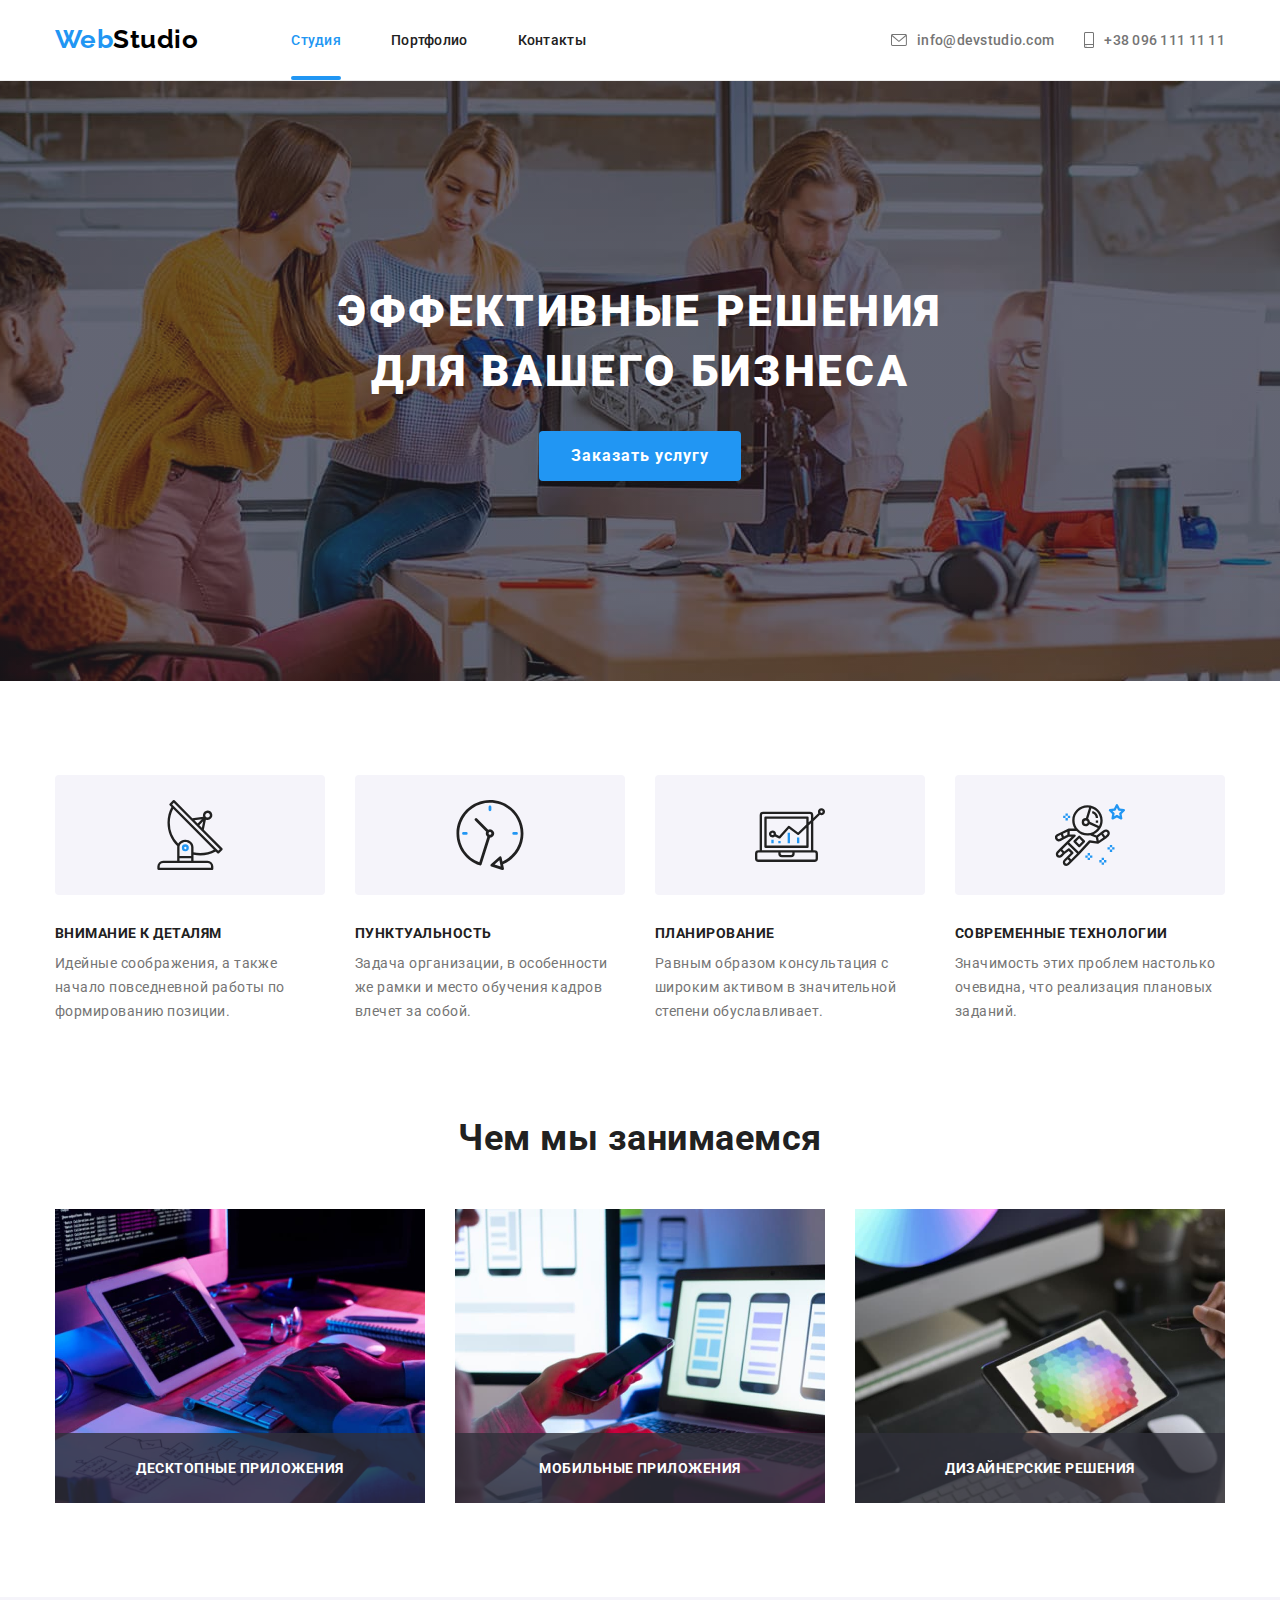
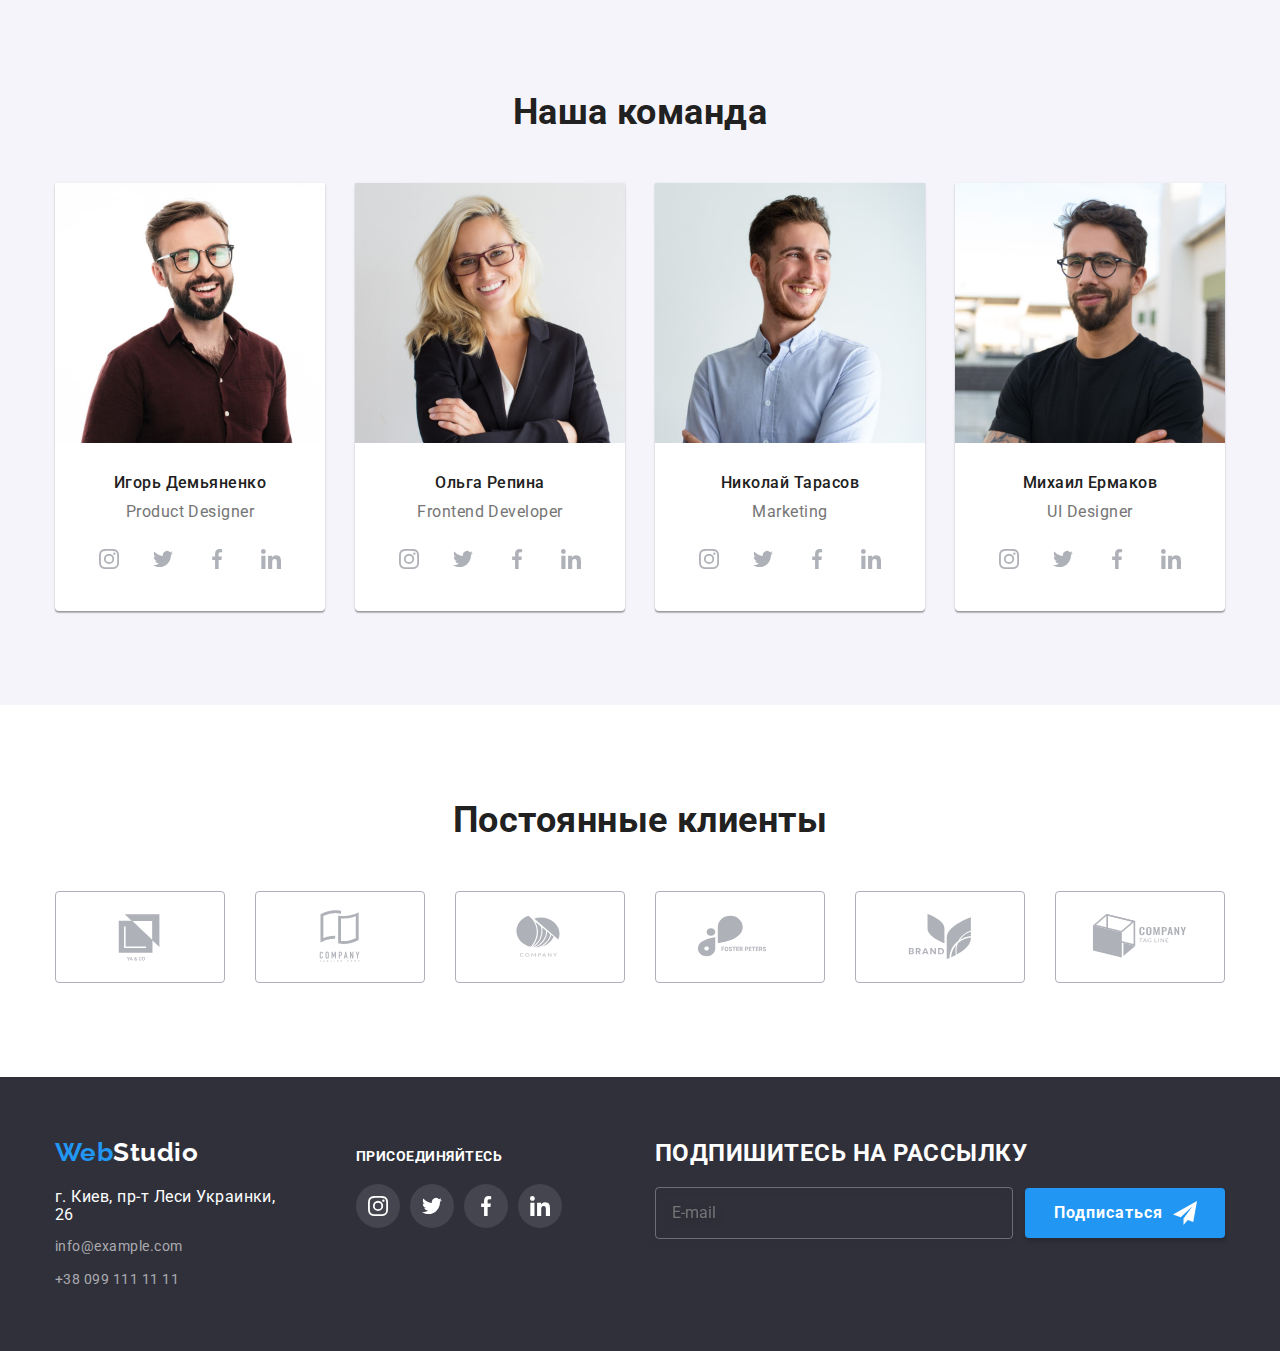
==== index.html @ 3ef7ce76 "HW6" ====
<!DOCTYPE html>
<html lang="ru">
  <head>
    <meta charset="UTF-8" />
    <meta http-equiv="X-UA-Compatible" content="IE=edge" />
    <meta name="viewport" content="width=device-width, initial-scale=1.0" />
    <title>Студия</title>
    <link rel="preconnect" href="https://fonts.googleapis.com" />
    <link rel="preconnect" href="https://fonts.gstatic.com" crossorigin />
    <link
      href="https://fonts.googleapis.com/css2?family=Raleway:wght@700&family=Roboto:wght@400;500;700;900&display=swap"
      rel="stylesheet"
    />
    <link
      rel="stylesheet"
      href="https://cdnjs.cloudflare.com/ajax/libs/modern-normalize/1.1.0/modern-normalize.min.css"
    />
    <link rel="stylesheet" href="./css/styles.css" />
  </head>

  <body class="webstudio" data-page>
    <header class="header" data-header>
      <div class="container header-contacts-main">
        <a class="header-webstudio-link" href="./index.html"
          ><span class="header-web">Web</span><span class="header-studio">Studio</span></a
        >
        <nav class="header-contacts-nav">
          <ul class="header-contacts-list">
            <li class="contacts-list-item">
              <a class="header-contacts-one active" href="./index.html">Студия</a>
            </li>
            <li class="contacts-list-item">
              <a class="header-contacts-two" href="./portfolio.html">Портфолио</a>
            </li>
            <li class="contacts-list-item">
              <a class="header-contacts-three" href="">Контакты</a>
            </li>
          </ul>
        </nav>
        <ul class="header-cont-list">
          <li class="cont-list-item">
            <a class="header-link header-link-email" href="mailto:info@devstudio.com"
              ><svg class="header-link-icon" width="16" height="12">
                <use href="./images/icons.svg#icon-envelope"></use>
              </svg>
              info@devstudio.com</a
            >
          </li>
          <li class="cont-list-item">
            <a class="header-link header-link-tel" href="tel:+380961111111"
              ><svg class="header-link-icon" width="10" height="16">
                <use href="./images/icons.svg#icon-smartphone"></use></svg
              >+38 096 111 11 11</a
            >
          </li>
        </ul>
      </div>
    </header>
    <main>
      <div>
        <section class="section title-main overlay">
          <div class="container">
            <h1 class="title">
              Эффективные решения <br />
              для вашего бизнеса
            </h1>
            <button type="button" class="button-service" data-modal-open>Заказать услугу</button>
          </div>
        </section>
      </div>
      <section class="section">
        <div class="container">
          <h2 class="visually-hidden">Особенности</h2>
          <ul class="peculiarities-list">
            <li class="peculiarity peculiarity-one-main">
              <div class="peculiarity-icon-main">
                <svg class="peculiarity-icon" width="70" height="70">
                  <use href="./images/icons.svg#icon-antenna"></use>
                </svg>
              </div>
              <h3 class="peculiarity-one-title">Внимание к деталям</h3>
              <p class="peculiarity-one">
                Идейные соображения, а также начало повседневной работы по формированию позиции.
              </p>
            </li>
            <li class="peculiarity peculiarity-two-main">
              <div class="peculiarity-icon-main">
                <svg class="peculiarity-icon" width="70" height="70">
                  <use href="./images/icons.svg#icon-clock"></use>
                </svg>
              </div>
              <h3 class="peculiarity-two-title">Пунктуальность</h3>
              <p class="peculiarity-two">
                Задача организации, в особенности же рамки и место обучения кадров влечет за собой.
              </p>
            </li>
            <li class="peculiarity peculiarity-three-main">
              <div class="peculiarity-icon-main">
                <svg class="peculiarity-icon" width="70" height="70">
                  <use href="./images/icons.svg#icon-diagram"></use>
                </svg>
              </div>
              <h3 class="peculiarity-three-title">Планирование</h3>
              <p class="peculiarity-three">
                Равным образом консультация с широким активом в значительной степени обуславливает.
              </p>
            </li>
            <li class="peculiarity peculiarity-four-main">
              <div class="peculiarity-icon-main">
                <svg class="peculiarity-icon" width="70" height="70">
                  <use href="./images/icons.svg#icon-astronaut"></use>
                </svg>
              </div>
              <h3 class="peculiarity-four-title">Современные технологии</h3>
              <p class="peculiarity-four">
                Значимость этих проблем настолько очевидна, что реализация плановых заданий.
              </p>
            </li>
          </ul>
        </div>
      </section>
      <section class="section we-doing-main">
        <div class="container">
          <h2 class="we-doing-title">Чем мы занимаемся</h2>
          <ul class="we-doing-list">
            <li class="we-doing-item">
              <img
                class="we-doing-one"
                src="./images/box_1.jpg"
                alt="десктопные приложения"
                width="370"
              />
              <h3 class="we-doing-text">Десктопные приложения</h3>
            </li>
            <li class="we-doing-item">
              <img
                class="we-doing-two"
                src="./images/box_2.jpg"
                alt="мобильные приложения"
                width="370"
              />
              <h3 class="we-doing-text">Мобильные приложения</h3>
            </li>
            <li class="we-doing-item">
              <img
                class="we-doing-three"
                src="./images/box_3.jpg"
                alt="дизайнерские решения"
                width="370"
              />
              <h3 class="we-doing-text">Дизайнерские решения</h3>
            </li>
          </ul>
        </div>
      </section>
      <section class="section team-main">
        <div class="container">
          <h2 class="team-title">Наша команда</h2>
          <ul class="team-members-main">
            <li class="team-member-card team-member-card-one">
              <img
                class="team-member-photo"
                src="./images/team_card_1.jpg"
                alt="Игорь Демьяненко"
                width="270"
              />
              <div class="team-member">
                <h3 class="team-member-name">Игорь Демьяненко</h3>
                <p class="team-member-prof">Product Designer</p>
              </div>
              <ul class="team-social-list">
                <li class="team-social-item">
                  <a class="team-social-link" href="" target="_blank" rel="noopener noreferrer">
                    <svg class="team-social-icon" width="20" height="20">
                      <use href="./images/icons.svg#icon-instagram"></use>
                    </svg>
                  </a>
                </li>
                <li class="team-social-item">
                  <a class="team-social-link" href="" target="_blank" rel="noopener noreferrer">
                    <svg class="team-social-icon" width="20" height="20">
                      <use href="./images/icons.svg#icon-twitter"></use>
                    </svg>
                  </a>
                </li>
                <li class="team-social-item">
                  <a class="team-social-link" href="" target="_blank" rel="noopener noreferrer">
                    <svg class="team-social-icon" width="20" height="20">
                      <use href="./images/icons.svg#icon-facebook"></use>
                    </svg>
                  </a>
                </li>
                <li class="team-social-item">
                  <a class="team-social-link" href="" target="_blank" rel="noopener noreferrer">
                    <svg class="team-social-icon" width="20" height="20">
                      <use href="./images/icons.svg#icon-linkedin"></use>
                    </svg>
                  </a>
                </li>
              </ul>
            </li>
            <li class="team-member-card team-member-card-two">
              <img
                class="team-member-photo"
                src="./images/team_card_2.jpg"
                alt="Ольга Репина"
                width="270"
              />
              <div class="team-member">
                <h3 class="team-member-name">Ольга Репина</h3>
                <p class="team-member-prof">Frontend Developer</p>
              </div>
              <ul class="team-social-list">
                <li class="team-social-item">
                  <a class="team-social-link" href="" target="_blank" rel="noopener noreferrer">
                    <svg class="team-social-icon" width="20" height="20">
                      <use href="./images/icons.svg#icon-instagram"></use>
                    </svg>
                  </a>
                </li>
                <li class="team-social-item">
                  <a class="team-social-link" href="" target="_blank" rel="noopener noreferrer">
                    <svg class="team-social-icon" width="20" height="20">
                      <use href="./images/icons.svg#icon-twitter"></use>
                    </svg>
                  </a>
                </li>
                <li class="team-social-item">
                  <a class="team-social-link" href="" target="_blank" rel="noopener noreferrer">
                    <svg class="team-social-icon" width="20" height="20">
                      <use href="./images/icons.svg#icon-facebook"></use>
                    </svg>
                  </a>
                </li>
                <li class="team-social-item">
                  <a class="team-social-link" href="" target="_blank" rel="noopener noreferrer">
                    <svg class="team-social-icon" width="20" height="20">
                      <use href="./images/icons.svg#icon-linkedin"></use>
                    </svg>
                  </a>
                </li>
              </ul>
            </li>
            <li class="team-member-card team-member-card-three">
              <img
                class="team-member-photo"
                src="./images/team_card_3.jpg"
                alt="Николай Тарасов"
                width="270"
              />
              <div class="team-member">
                <h3 class="team-member-name">Николай Тарасов</h3>
                <p class="team-member-prof">Marketing</p>
              </div>
              <ul class="team-social-list">
                <li class="team-social-item">
                  <a class="team-social-link" href="" target="_blank" rel="noopener noreferrer">
                    <svg class="team-social-icon" width="20" height="20">
                      <use href="./images/icons.svg#icon-instagram"></use>
                    </svg>
                  </a>
                </li>
                <li class="team-social-item">
                  <a class="team-social-link" href="" target="_blank" rel="noopener noreferrer">
                    <svg class="team-social-icon" width="20" height="20">
                      <use href="./images/icons.svg#icon-twitter"></use>
                    </svg>
                  </a>
                </li>
                <li class="team-social-item">
                  <a class="team-social-link" href="" target="_blank" rel="noopener noreferrer">
                    <svg class="team-social-icon" width="20" height="20">
                      <use href="./images/icons.svg#icon-facebook"></use>
                    </svg>
                  </a>
                </li>
                <li class="team-social-item">
                  <a class="team-social-link" href="" target="_blank" rel="noopener noreferrer">
                    <svg class="team-social-icon" width="20" height="20">
                      <use href="./images/icons.svg#icon-linkedin"></use>
                    </svg>
                  </a>
                </li>
              </ul>
            </li>
            <li class="team-member-card team-member-card-four">
              <img
                class="team-member-photo"
                src="./images/team_card_4.jpg"
                alt="Михаил Ермаков"
                width="270"
              />
              <div class="team-member">
                <h3 class="team-member-name">Михаил Ермаков</h3>
                <p class="team-member-prof">UI Designer</p>
              </div>
              <ul class="team-social-list">
                <li class="team-social-item">
                  <a class="team-social-link" href="" target="_blank" rel="noopener noreferrer">
                    <svg class="team-social-icon" width="20" height="20">
                      <use href="./images/icons.svg#icon-instagram"></use>
                    </svg>
                  </a>
                </li>
                <li class="team-social-item">
                  <a class="team-social-link" href="" target="_blank" rel="noopener noreferrer">
                    <svg class="team-social-icon" width="20" height="20">
                      <use href="./images/icons.svg#icon-twitter"></use>
                    </svg>
                  </a>
                </li>
                <li class="team-social-item">
                  <a class="team-social-link" href="" target="_blank" rel="noopener noreferrer">
                    <svg class="team-social-icon" width="20" height="20">
                      <use href="./images/icons.svg#icon-facebook"></use>
                    </svg>
                  </a>
                </li>
                <li class="team-social-item">
                  <a class="team-social-link" href="" target="_blank" rel="noopener noreferrer">
                    <svg class="team-social-icon" width="20" height="20">
                      <use href="./images/icons.svg#icon-linkedin"></use>
                    </svg>
                  </a>
                </li>
              </ul>
            </li>
          </ul>
        </div>
      </section>
      <section class="section clients-main">
        <div class="container">
          <h2 class="clients-title">Постоянные клиенты</h2>
          <ul class="clients-list">
            <li class="clients-item">
              <a class="clients-link" href="" target="_blank" rel="noopener noreferrer">
                <svg class="clients-icon" width="106" height="60">
                  <use href="./images/icons.svg#icon-logo-1"></use>
                </svg>
              </a>
            </li>
            <li class="clients-item">
              <a class="clients-link" href="" target="_blank" rel="noopener noreferrer">
                <svg class="clients-icon" width="106" height="60">
                  <use href="./images/icons.svg#icon-logo-2"></use>
                </svg>
              </a>
            </li>
            <li class="clients-item">
              <a class="clients-link" href="" target="_blank" rel="noopener noreferrer">
                <svg class="clients-icon" width="106" height="60">
                  <use href="./images/icons.svg#icon-logo-3"></use>
                </svg>
              </a>
            </li>
            <li class="clients-item">
              <a class="clients-link" href="" target="_blank" rel="noopener noreferrer">
                <svg class="clients-icon" width="106" height="60">
                  <use href="./images/icons.svg#icon-logo-4"></use>
                </svg>
              </a>
            </li>
            <li class="clients-item">
              <a class="clients-link" href="" target="_blank" rel="noopener noreferrer">
                <svg class="clients-icon" width="106" height="60">
                  <use href="./images/icons.svg#icon-logo-5"></use>
                </svg>
              </a>
            </li>
            <li class="clients-item">
              <a class="clients-link" href="" target="_blank" rel="noopener noreferrer">
                <svg class="clients-icon" width="106" height="60">
                  <use href="./images/icons.svg#icon-logo-6"></use>
                </svg>
              </a>
            </li>
          </ul>
        </div>
      </section>
    </main>
    <footer class="footer">
      <div class="container footer-contacts">
        <div>
          <a class="footer-webstudio-link" href="./index.html"
            ><span class="footer-web">Web</span><span class="footer-studio">Studio</span></a
          >
          <address class="footer-address-main">
            <p class="footer-address">г. Киев, пр-т Леси Украинки, 26</p>
            <a class="footer-link-email" href="mailto:info@example.com">info@example.com</a>
            <a class="footer-link-tel" href="tel:+380991111111">+38 099 111 11 11</a>
          </address>
        </div>
        <div class="subscribe">
          <b class="social-title">присоединяйтесь</b>
          <ul class="social-list">
            <li class="social-item">
              <a class="social-link" href="" target="_blank" rel="noopener noreferrer">
                <svg class="social-icon" width="20" height="20">
                  <use href="./images/icons.svg#icon-instagram"></use>
                </svg>
              </a>
            </li>
            <li class="social-item">
              <a class="social-link" href="" target="_blank" rel="noopener noreferrer">
                <svg class="social-icon" width="20" height="20">
                  <use href="./images/icons.svg#icon-twitter"></use>
                </svg>
              </a>
            </li>
            <li class="social-item">
              <a class="social-link" href="" target="_blank" rel="noopener noreferrer">
                <svg class="social-icon" width="20" height="20">
                  <use href="./images/icons.svg#icon-facebook"></use>
                </svg>
              </a>
            </li>
            <li class="social-item">
              <a class="social-link" href="" target="_blank" rel="noopener noreferrer">
                <svg class="social-icon" width="20" height="20">
                  <use href="./images/icons.svg#icon-linkedin"></use>
                </svg>
              </a>
            </li>
          </ul>
        </div>
        <div class="subscription">
          <h2 class="join-title">Подпишитесь на рассылку</h2>
          <form class="join-form">
            <div class="join-main">
              <label class="visually-hidden" for="email">Почта</label>
              <input
                class="email-input"
                type="email"
                name="email"
                id="email"
                placeholder="E-mail"
              />
              <button class="join-button" type="submit">
                Подписаться
                <svg class="icon-send" width="24" height="24">
                  <use href="./images/icons.svg#icon-send"></use>
                </svg>
              </button>
            </div>
          </form>
        </div>
      </div>
    </footer>
    <div class="backdrop is-hidden" data-modal>
      <div class="modal">
        <button class="btn-close" data-modal-close type="button">
          <svg class="icon-close" width="18" height="18">
            <use href="./images/icons.svg#icon-close"></use>
          </svg>
        </button>
        <form name="modal-form">
          <h2 class="form-title">Оставьте свои данные, мы вам перезвоним</h2>
          <div class="modal-group">
            <label class="label" for="name"><span class="label-title">Имя</span></label>
            <div class="input-field">
              <input class="input" type="text" name="name" id="name" />
              <svg class="icon-input" width="18" height="18">
                <use href="./images/icons.svg#icon-person"></use>
              </svg>
            </div>
            <label class="label" for="tel"><span class="label-title">Телефон</span></label>
            <div class="input-field">
              <input class="input" type="tel" name="tel" id="tel" />
              <svg class="icon-input" width="18" height="18">
                <use href="./images/icons.svg#icon-phone"></use>
              </svg>
            </div>
            <label class="label" for="e-mail"><span class="label-title">Почта</span></label>
            <div class="input-field">
              <input class="input" type="email" name="e-mail" id="e-mail" />
              <svg class="icon-input" width="18" height="18">
                <use href="./images/icons.svg#icon-email"></use>
              </svg>
            </div>
            <label class="label" for="comments"><span class="label-title">Комментарий</span></label>
            <textarea
              class="input-comments"
              name="comments"
              id="comments"
              placeholder="Введите текст"
            ></textarea>
          </div>
          <div class="policy-main">
            <label class="policy-label">
              <input class="checkbox" type="checkbox" name="agreement" id="policy" />
              <span class="custom-checkbox"></span>
              <span class="checkbox-text"
                >Соглашаюсь с рассылкой и принимаю
                <a class="policy-link" href="" target="_blank" rel="noopener noreferrer">
                  Условия договора</a
                ></span
              >
            </label>
          </div>
          <button class="send-button" type="submit">Отправить</button>
        </form>
      </div>
    </div>
    <script src="./js/modal.js"></script>
  </body>
</html>
---- css/styles.css ----
:root {
  --primary-text-color: #757575;
  --title-text-color: #000000;
  --accent-color: #2196f3;
  --contacts-color: #212121;
  --footer-link-color: rgba(255, 255, 255, 0.6);
  --footer-join: rgba(255, 255, 255, 0.3);
  --footer-social: rgba(255, 255, 255, 0.1);

  --primary-bg-color: #ffffff;
  --additional-bg-color: #2f303a;
  --btn-bg-color: #188ce8;
  --bg-color: #f5f4fa;
  --bg-over: rgba(47, 48, 58, 0.4);
  --bg-title-main: #c4c4c4;
  --we-doing-overlay: rgba(47, 48, 58, 0.8);

  --border-color: #ececec;
  --border-clients: #afb1b8;
  --border-project: #eeeeee;

  --modal-overlay: rgba(0, 0, 0, 0.2);
  --btn-close-border: rgba(0, 0, 0, 0.1);
  --project-overlay: rgba(33, 150, 243, 0.9);

  --indent-one: 8px;
  --indent-two: 10px;
  --indent-three: 30px;
  --indent-four: 50px;

  --items-one: 3;
  --items-two: 4;
  --items-three: 6;

  --timing-function: 250ms cubic-bezier(0.4, 0, 0.2, 1);
}

body {
  font-family: 'Roboto', sans-serif;
  color: var(--primary-text-color);
  background-color: var(--primary-bg-color);
  letter-spacing: 0.03em;
}

h1,
h2,
h3,
h4,
h5,
h6,
p,
ul {
  margin: 0;
  padding: 0;
}

.no-scroll {
  overflow: hidden;
}

.header {
  border-bottom: 1px solid var(--border-color);
}

.container {
  width: 1200px;
  padding-left: 15px;
  padding-right: 15px;

  margin-left: auto;
  margin-right: auto;
}

.section {
  padding-top: 94px;
  padding-bottom: 94px;
}

.header-contacts-main {
  display: flex;
  align-items: center;
}

.header-web {
  color: var(--accent-color);
}

.header-studio {
  color: var(--title-text-color);
}

.header-contacts-nav,
.header-cont-list {
  display: flex;
  align-items: center;
}

.header-contacts-list,
.header-cont-list {
  list-style: none;
  display: flex;
  flex-wrap: wrap;
}

.header-contacts-list {
  gap: var(--indent-four);
}

.header-cont-list {
  margin-left: auto;

  gap: var(--indent-three);
}

.header-webstudio-link {
  display: block;
  margin-right: 93px;
  padding-top: 24px;
  padding-bottom: 25px;

  text-decoration: none;
  font-family: 'Raleway';
  font-weight: 700;
  font-size: 26px;
  line-height: calc(31 / 26);
}

.header-contacts-one,
.header-contacts-two,
.header-contacts-three {
  display: block;
  padding-top: 32px;
  padding-bottom: 32px;

  text-decoration: none;
  color: var(--contacts-color);
  transition: color var(--timing-function);
}

.header-contacts-one:hover,
.header-contacts-two:hover,
.header-contacts-three:hover,
.header-contacts-one:focus,
.header-contacts-two:focus,
.header-contacts-three:focus {
  color: var(--accent-color);
}

.active {
  position: relative;

  color: none;
  color: var(--accent-color);
}

.active::after {
  position: absolute;
  left: 0;
  bottom: 0;

  content: '';
  display: block;
  width: 100%;
  height: 4px;
  border-radius: 2px;
  background-color: var(--accent-color);
}

.header-contacts-one,
.header-contacts-two,
.header-contacts-three {
  font-weight: 500;
  font-size: 14px;
  line-height: calc(16 / 14);
  letter-spacing: 0.02em;
}

.header-link {
  text-decoration: none;
  color: var(--primary-text-color);
  transition: color var(--timing-function);
}

.header-link:hover,
.header-link:focus {
  color: var(--accent-color);
}

.header-link-email,
.header-link-tel {
  display: inline-flex;
  align-items: center;

  padding-top: 32px;
  padding-bottom: 32px;

  text-decoration: none;
  font-weight: 500;
  font-size: 14px;
  line-height: calc(16 / 14);
  letter-spacing: 0.02em;
}

.header-link-icon {
  fill: currentColor;
  margin-right: 10px;
}

.title-main {
  padding-top: 200px;
  padding-bottom: 200px;

  background: var(--bg-title-main);

  text-align: center;
}

.overlay {
  max-width: 1600px;
  height: 600px;
  margin-left: auto;
  margin-right: auto;

  background-image: linear-gradient(to right, var(--bg-over), var(--bg-over)),
    url('../images/banner.jpg');
  background-repeat: no-repeat;
  background-position: center;
  background-size: cover;
}

.title {
  color: var(--primary-bg-color);
  font-weight: 900;
  font-size: 44px;
  line-height: calc(60 / 44);
  letter-spacing: 0.06em;
  text-transform: uppercase;

  margin-bottom: 30px;
}

.button-service {
  display: inline-block;
  border-radius: 4px;
  padding: 10px 32px;
  min-width: 200px;

  background-color: var(--accent-color);
  border: none;
  border-radius: 4px;

  color: var(--primary-bg-color);
  font-family: inherit;
  font-weight: 700;
  font-size: 16px;
  line-height: calc(30 / 16);
  letter-spacing: 0.06em;
  cursor: pointer;

  transition: background-color var(--timing-function);
}

.button-service:hover,
.button-service:focus {
  background-color: var(--btn-bg-color);
}

.peculiarities-list {
  list-style: none;
  display: flex;
  flex-wrap: wrap;

  gap: var(--indent-three);
}

.peculiarity {
  flex-basis: calc((100% - var(--indent-three) * (var(--items-two) - 1)) / var(--items-two));
}

.peculiarity-icon-main {
  display: flex;
  height: 120px;
  margin-bottom: 30px;
  align-items: center;
  justify-content: center;
  background-repeat: no-repeat;
  background-color: var(--bg-color);
  border-radius: 4px;
}

.peculiarity-two-main::before {
  margin-bottom: 30px;

  background-image: url('../images/peculiarities/clock.svg');
}

.peculiarity-three-main::before {
  margin-bottom: 30px;

  background-image: url('../images/peculiarities/diagram.svg');
}

.peculiarity-four-main::before {
  margin-bottom: 30px;

  background-image: url('../images/peculiarities/astronaut.svg');
}

.peculiarity-one-title,
.peculiarity-two-title,
.peculiarity-three-title,
.peculiarity-four-title {
  margin-bottom: 10px;

  font-weight: 700;
  font-size: 14px;
  line-height: calc(16 / 14);
  text-transform: uppercase;
  color: var(--contacts-color);
}

.peculiarity-one,
.peculiarity-two,
.peculiarity-three,
.peculiarity-four {
  font-size: 14px;
  line-height: calc(24 / 14);
}

.we-doing-main {
  padding-top: 0;
}

.we-doing-title {
  margin-bottom: 50px;

  font-weight: 700;
  font-size: 36px;
  line-height: calc(42 / 36);
  text-align: center;
  color: var(--contacts-color);
}

.we-doing-list {
  list-style: none;
  display: flex;

  gap: var(--indent-three);
}

.we-doing-item {
  position: relative;

  flex-basis: calc((100% - var(--indent-three) * (var(--items-one) - 1)) / var(--items-one));
}

.we-doing-one,
.we-doing-two,
.we-doing-three {
  display: block;
}

.we-doing-text {
  position: absolute;
  width: 100%;

  left: 0;
  bottom: 0;

  display: block;
  padding: 27px 0;

  font-style: normal;
  font-weight: 700;
  font-size: 14px;
  line-height: calc(16 / 14);
  text-align: center;

  text-transform: uppercase;

  color: var(--primary-bg-color);

  background-color: var(--we-doing-overlay);
}

.team-main {
  background: var(--bg-color);
}

.team-title {
  margin-bottom: 50px;

  font-weight: 700;
  font-size: 36px;
  line-height: calc(42 / 36);
  text-align: center;
  color: var(--contacts-color);
}

.team-members-main {
  list-style: none;
  display: flex;

  gap: var(--indent-three);
}

.team-member-card {
  flex-basis: calc((100% - var(--indent-three) * (var(--items-two) - 1)) / var(--items-two));
  background-color: var(--primary-bg-color);

  box-shadow: 0px 1px 3px rgba(0, 0, 0, 0.12), 0px 1px 1px rgba(0, 0, 0, 0.14),
    0px 2px 1px rgba(0, 0, 0, 0.2);
  border-radius: 0px 0px 4px 4px;
}

.team-member {
  padding-top: 30px;
  padding-bottom: 16px;
}

.team-member-photo {
  display: block;
}

.team-member-name {
  margin-bottom: 10px;

  font-weight: 500;
  font-size: 16px;
  line-height: calc(19 / 16);
  text-align: center;
  color: var(--contacts-color);
}

.team-member-prof {
  font-size: 16px;
  line-height: calc(19 / 16);
  text-align: center;
}

.team-social-list {
  display: flex;
  list-style: none;

  padding-left: 32px;
  padding-right: 32px;

  gap: var(--indent-two);
}

.team-social-item {
  cursor: pointer;
  flex-basis: calc((100% - var(--indent-two) * (var(--items-two) - 1)) / var(--items-two));
}

.team-social-link {
  height: 44px;
  width: 44px;

  margin-bottom: 30px;

  display: inline-flex;
  align-items: center;
  justify-content: center;

  border-radius: 50%;

  color: var(--border-clients);

  transition: background-color var(--timing-function);
}

.team-social-icon {
  fill: currentColor;
  transition: color var(--timing-function);
}

.team-social-link:hover,
.team-social-link:focus {
  background-color: var(--accent-color);
}

.team-social-link:hover .team-social-icon,
.team-social-link:focus .team-social-icon {
  color: var(--primary-bg-color);
}

.clients-title {
  margin-bottom: 50px;

  font-weight: 700;
  font-size: 36px;
  line-height: calc(42 / 36);
  text-align: center;
  color: var(--contacts-color);
}

.clients-list {
  list-style: none;
  display: flex;

  gap: var(--indent-three);
}

.clients-item {
  flex-basis: calc((100% - var(--indent-three) * (var(--items-three) - 1)) / var(--items-three));
}

.clients-link {
  display: inline-flex;

  height: 92px;
  width: 170px;
  align-items: center;
  justify-content: center;
  border: 1px solid var(--border-clients);
  border-radius: 4px;

  color: var(--border-clients);

  transition: color var(--timing-function), border var(--timing-function);
}

.clients-link:hover,
.clients-link:focus {
  color: var(--accent-color);
  border: 1px solid var(--accent-color);
}

.clients-icon {
  fill: currentColor;
}

.footer {
  padding: 60px 0;

  background: var(--additional-bg-color);
}

.footer-contacts {
  display: flex;
  align-items: baseline;
}

.footer-webstudio-link {
  text-decoration: none;
  font-family: 'Raleway';
  font-weight: 700;
  font-size: 26px;
  line-height: calc(31 / 26);
}

.footer-web {
  display: inline-block;
  margin-bottom: 20px;

  color: var(--accent-color);
}

.footer-studio {
  color: var(--primary-bg-color);
}

.footer-address-list {
  margin-top: 20px;
  list-style: none;
}

.footer-link-email,
.footer-link-tel {
  text-decoration: none;
  font-style: normal;
  font-weight: 400;
  font-size: 14px;
  line-height: calc(24 / 14);
  color: var(--primary-bg-color);

  transition: color var(--timing-function);
}

.footer-address {
  display: inline-block;

  margin-bottom: 9px;
  font-style: normal;
  color: var(--primary-bg-color);
}

.footer-link-email {
  display: block;
  margin-bottom: 9px;

  color: var(--footer-link-color);
}

.footer-link-tel {
  color: var(--footer-link-color);
}

.footer-link-email:hover,
.footer-link-tel:hover,
.footer-link-email:focus,
.footer-link-tel:focus {
  color: var(--primary-bg-color);
}

.subscribe {
  margin-left: 70px;
}

.social-title {
  display: block;
  margin-bottom: 20px;

  font-size: 14px;
  line-height: calc(16 / 14);
  font-weight: 700;
  color: var(--primary-bg-color);

  text-transform: uppercase;
}

.social-list {
  display: flex;
  list-style: none;

  gap: var(--indent-two);
}

.social-item {
  cursor: pointer;

  flex-basis: calc((100% - var(--indent-two) * (var(--items-two) - 1)) / var(--items-two));
}

.social-link {
  height: 44px;
  width: 44px;
  display: inline-flex;
  align-items: center;
  justify-content: center;

  background-color: var(--footer-social);

  border-radius: 50%;

  color: var(--primary-bg-color);

  transition: background-color var(--timing-function);
}

.social-icon {
  fill: currentColor;
}

.social-link:hover,
.social-link:focus {
  background-color: var(--accent-color);
}

.subscription {
  margin-left: 93px;
}

.join-title {
  display: inline-block;
  margin-bottom: 20px;

  /* font-size: 14px; */
  line-height: calc(16 / 14);
  font-weight: 700;
  color: var(--primary-bg-color);

  text-transform: uppercase;
}

.join-main {
  /* display: inline-flex; */
  display: flex;
  align-items: center;
}

.email-input {
  margin: 0;
  padding: 0;
  padding-top: 15px;
  padding-bottom: 15px;
  padding-left: 16px;

  min-width: 358px;
  min-height: 50px;

  font-family: inherit;
  font-style: normal;
  font-weight: 400;
  font-size: 16px;
  line-height: calc(20 / 16);

  color: var(--primary-bg-color);
  background-color: transparent;

  border: 1px solid var(--footer-join);

  filter: drop-shadow(0px 4px 4px rgba(0, 0, 0, 0.15));
  border-radius: 4px;

  transition: border-color var(--timing-function);
}

.email-input:hover,
.email-input:focus {
  border-color: var(--accent-color);
}

.join-button {
  display: flex;
  align-items: center;
  padding: 0;
  margin: 0;

  min-width: 200px;
  min-height: 50px;

  padding: 10px 28px 10px 29px;
  margin-left: 12px;

  background-color: var(--accent-color);
  box-shadow: 0px 4px 4px rgba(0, 0, 0, 0.15);
  border-radius: 4px;
  border: none;

  color: var(--primary-bg-color);
  font-family: inherit;
  font-weight: 700;
  font-size: 16px;
  line-height: calc(30 / 16);
  letter-spacing: 0.06em;
  text-align: center;
  cursor: pointer;
}

.icon-send {
  fill: currentColor;
  margin-left: 10px;
}

.visually-hidden {
  position: absolute;
  white-space: nowrap;
  width: 1px;
  height: 1px;
  overflow: hidden;
  border: 0;
  padding: 0;
  clip: rect(0 0 0 0);
  clip-path: inset(50%);
  margin: -1px;
}

.backdrop {
  opacity: 1;
  position: fixed;
  top: 0;
  left: 0;

  display: flex;
  align-items: center;
  justify-content: center;

  width: 100%;
  height: 100%;
  background-color: var(--modal-overlay);

  transition: opacity var(--timing-function), visibility var(--timing-function);
}

.backdrop.is-hidden {
  opacity: 0;
  visibility: hidden;
  pointer-events: none;
}

.backdrop.is-hidden .modal {
  transform: translate(-50%, -50%) scale(1.5);
}

.modal {
  position: absolute;
  top: 50%;
  left: 50%;

  transform: translate(-50%, -50%) scale(1);

  padding: 15px;

  min-height: 581px;
  min-width: 528px;

  background-color: var(--primary-bg-color);
  box-shadow: 0px 1px 3px rgba(0, 0, 0, 0.12), 0px 1px 1px rgba(0, 0, 0, 0.14),
    0px 2px 1px rgba(0, 0, 0, 0.2);
  border-radius: 4px;

  transition: transform var(--timing-function);
}

.btn-close {
  position: absolute;

  top: 0;
  right: 0;

  display: flex;
  justify-content: center;
  align-items: center;

  width: 30px;
  height: 30px;

  background-color: var(--primary-bg-color);

  border: 1px solid var(--btn-close-border);

  border-radius: 50%;
  cursor: pointer;

  transform: translate(-8px, 8px);
}

.icon-close {
  fill: currentColor;
}

.btn-close:hover .icon-close,
.btn-close:focus .icon-close {
  fill: var(--accent-color);
}

.modal-group {
  display: block;
  margin: 12px 39px 20px 41px;
}

.form-title {
  margin: 0;
  display: block;
  margin-top: 40px;

  font-weight: 700;
  font-size: 20px;
  line-height: calc(23 / 20);
  text-align: center;

  color: var(--contacts-color);
}

.label-title {
  display: block;

  margin-top: 10px;
  margin-bottom: 4px;
  margin-left: auto;
  margin-right: auto;

  font-size: 12px;
  line-height: calc(14 / 12);
  letter-spacing: 0.01em;

  color: var(--primary-text-color);
}

.input-field {
  position: relative;
}

.input {
  min-width: 448px;
  min-height: 40px;
  padding: 12px 42px;

  border: 1px solid rgba(33, 33, 33, 0.2);
  border-radius: 4px;

  display: block;

  transition: border-color var(--timing-function);
}

.input:hover {
  border-color: var(--accent-color);
}

.input-comments {
  min-width: 448px;
  min-height: 120px;
  resize: none;

  display: block;
  padding: 12px 16px;

  border: 1px solid rgba(33, 33, 33, 0.2);
  border-radius: 4px;

  line-height: calc(16 / 14);
  letter-spacing: 0.01em;
  color: var(--primary-text-color);

  transition: border-color var(--timing-function);
}

.input-comments:hover {
  border-color: var(--accent-color);
}

.icon-input {
  position: absolute;
  top: 50%;

  fill: var(--contacts-color);

  transform: translate(12px, -50%);

  transition: fill var(--timing-function);
}

.input-field:hover .icon-input,
.input-field:focus-within .icon-input {
  fill: var(--accent-color);
}

.checkbox {
  position: absolute;
  width: 1px;
  height: 1px;
  margin: -1px;
  border: 0;
  padding: 0;
  clip: rect(0 0 0 0);
  overflow: hidden;
}

.custom-checkbox {
  display: inline-block;
  margin-right: 7px;
  width: 16px;
  height: 15px;
  border: 1.5px solid var(--contacts-color);
  border-radius: 2px;
}

.checkbox:checked + .custom-checkbox {
  background-color: var(--accent-color);
  background-image: url(../images/icons/check.svg);
  background-size: contain;
  background-origin: border-box;
  border: none;
}

.checkbox-text {
  font-weight: 400;
  font-size: 14px;
  line-height: calc(24 / 14);

  color: var(--primary-text-color);
}

.policy-main {
  display: flex;
  align-items: center;
  justify-content: center;
  margin-bottom: 30px;
}

.policy-link {
  font-weight: 400;
  font-size: 14px;
  line-height: calc(24 / 14);
  color: var(--accent-color);
}

.send-button {
  display: block;
  min-width: 200px;
  min-height: 50px;

  margin-left: auto;
  margin-right: auto;

  margin-bottom: 40px;

  box-shadow: 0px 4px 4px rgba(0, 0, 0, 0.15);
  border-radius: 4px;

  background-color: var(--accent-color);
  border: none;

  color: var(--primary-bg-color);
  font-family: inherit;
  font-weight: 700;
  font-size: 16px;
  line-height: calc(30 / 16);
  letter-spacing: 0.06em;
  text-align: center;
  cursor: pointer;
}

.portfolio-button,
.portfolio-projects {
  list-style: none;
  display: flex;
  flex-wrap: wrap;
}

.portfolio-button {
  margin-bottom: 50px;
  justify-content: center;

  gap: var(--indent-one);
}

.button {
  background-color: var(--bg-color);
  color: var(--contacts-color);
  border-radius: 4px;
  font-family: inherit;
  cursor: pointer;

  transition: color var(--timing-function), background-color var(--timing-function),
    box-shadow var(--timing-function);
}

.button:hover,
.button:focus,
.btn-active {
  background-color: var(--accent-color);
  color: var(--primary-bg-color);
  box-shadow: 0px 3px 1px rgba(0, 0, 0, 0.1), 0px 1px 2px rgba(0, 0, 0, 0.08),
    0px 2px 2px rgba(0, 0, 0, 0.12);
  border-radius: 4px;
}

.button-one,
.button-two,
.button-three,
.button-four,
.button-five {
  display: inline-block;
  border-radius: 4px;
  padding: 6px 22px;
  min-width: 73px;

  border: none;
  font-style: normal;
  font-weight: 500;
  font-size: 16px;
  line-height: calc(26 / 16);
  letter-spacing: 0.03em;
  text-align: center;
}

.portfolio-projects {
  gap: var(--indent-three);
}

.project {
  flex-basis: calc((100% - var(--indent-three) * (var(--items-one) - 1)) / var(--items-one));

  transition: box-shadow var(--timing-function);
}

.project:hover {
  outline: 1px solid var(--border-project);
  box-shadow: 0px 1px 1px rgba(0, 0, 0, 0.12), 0px 4px 4px rgba(0, 0, 0, 0.06),
    1px 4px 6px rgba(0, 0, 0, 0.16);
}

.project-link {
  text-decoration: none;
}

.project-photo {
  display: block;
}

.project-name {
  margin-bottom: 4px;

  color: var(--contacts-color);
  font-weight: 700;
  font-size: 18px;
  line-height: calc(36 / 18);
  letter-spacing: 0.06em;
}

.project-class {
  color: var(--primary-text-color);
  font-size: 16px;
  line-height: calc(30 / 16);
}

.project-border {
  border: 1px solid var(--border-color);
  padding: 20px 24px;
}

.project-text-overlay {
  padding: 24px;

  font-style: normal;
  font-size: 18px;
  line-height: calc(28 / 18);

  color: var(--primary-bg-color);
}

.project-photo-overlay {
  position: relative;
}

.project-overlay {
  position: absolute;
  bottom: 0;
  left: 0;
  width: 100%;
  height: 100%;

  display: flex;
  justify-content: center;
  align-items: center;

  background-color: var(--project-overlay);

  transform: translateY(100%);
  opacity: 0;
  transition: transform var(--timing-function), opacity var(--timing-function);
}

.project:hover .project-overlay {
  transform: translateY(0);
  opacity: 1;
}

.project-photo-overlay {
  overflow: hidden;
}
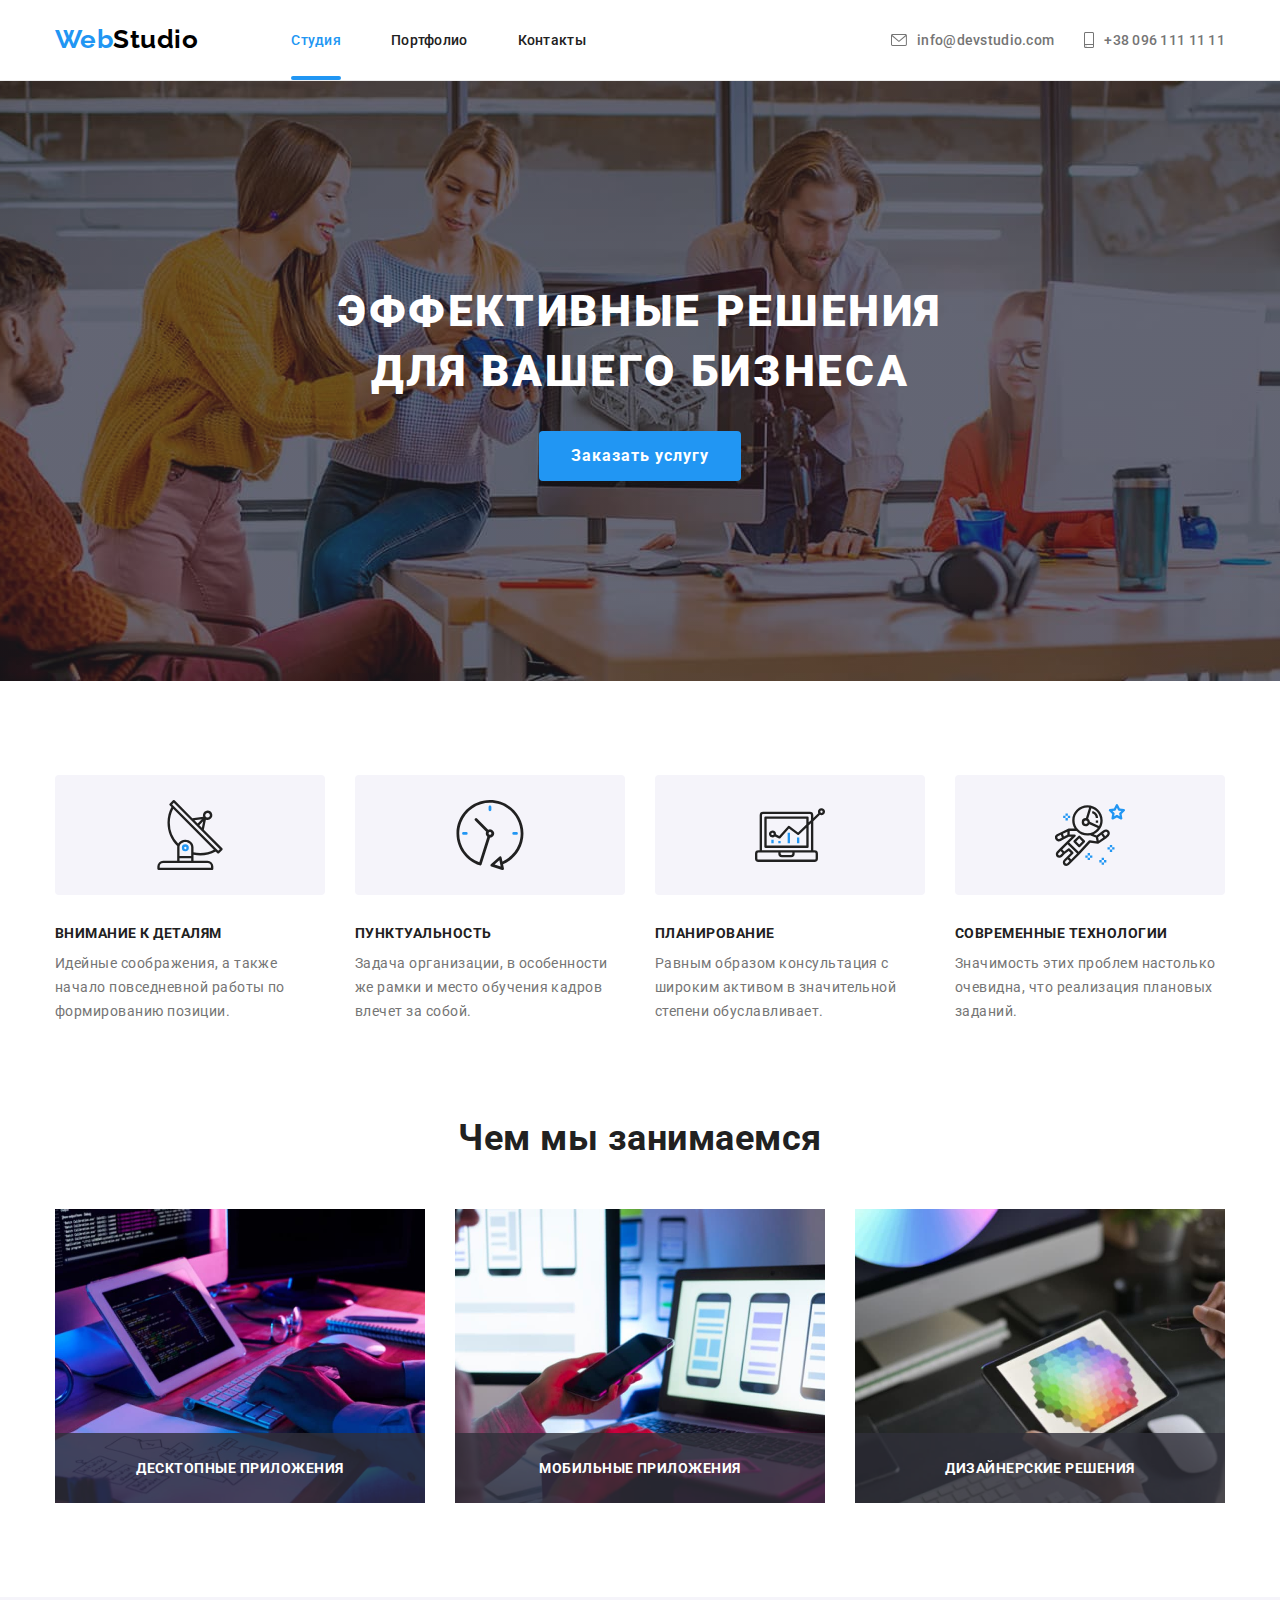
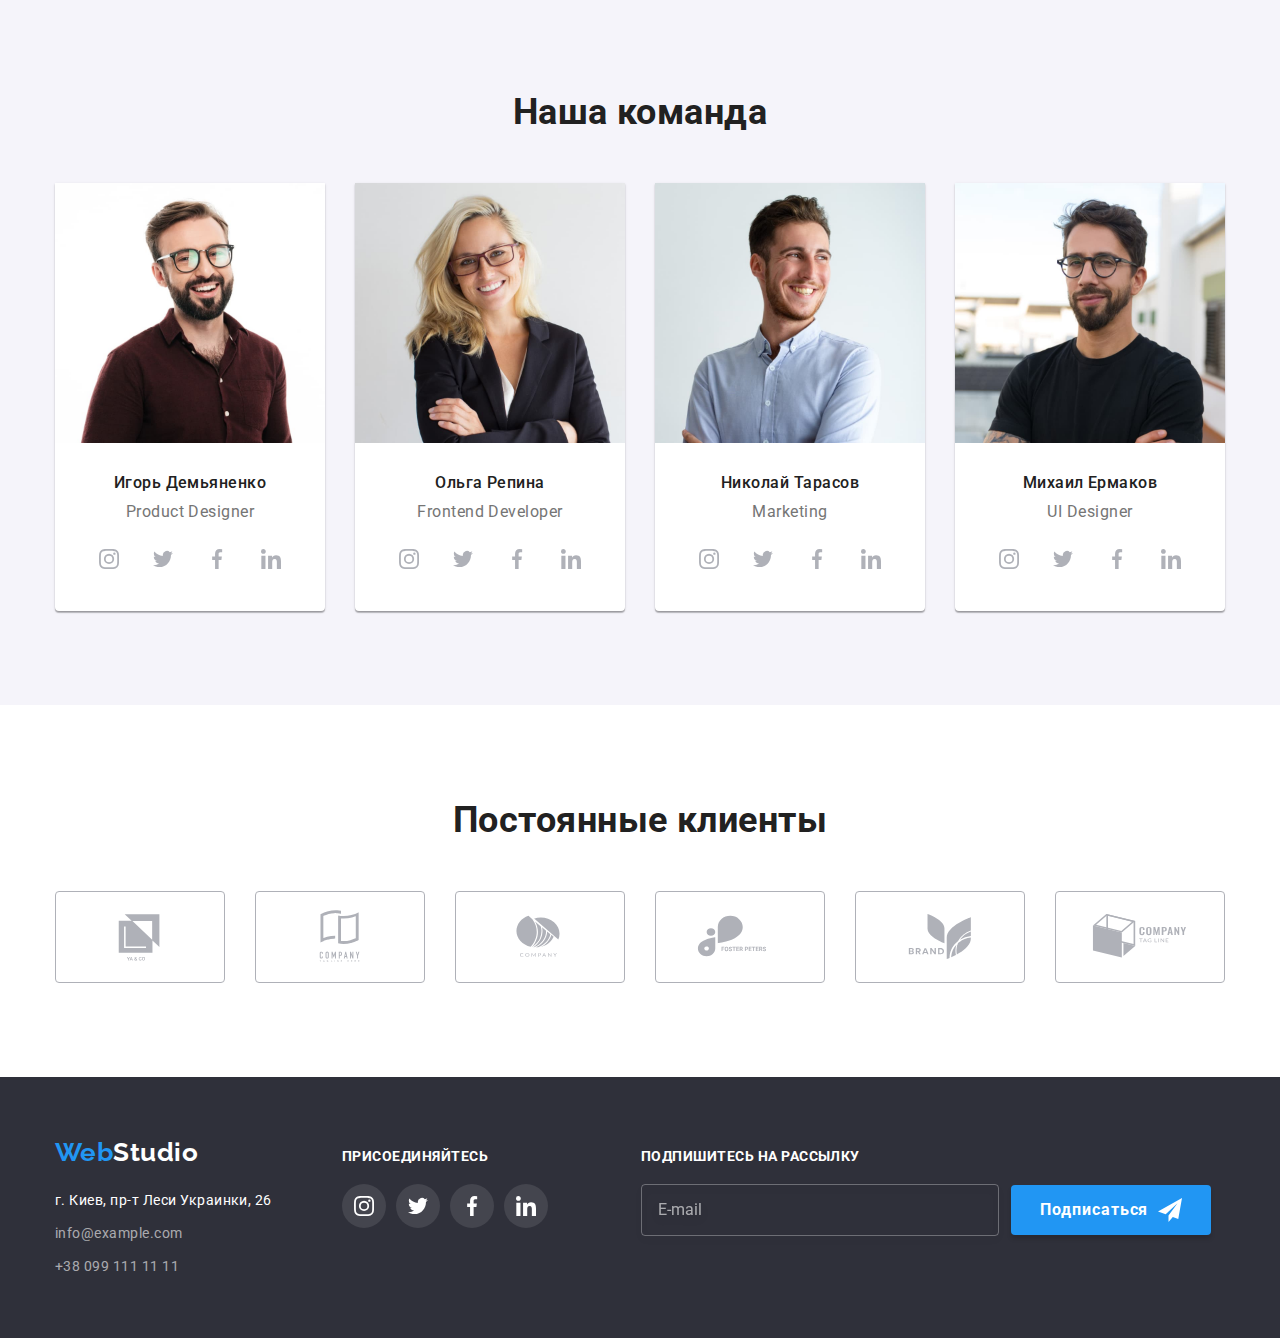
==== commit dc4b4423: "correct" ====
--- a/index.html
+++ b/index.html
@@ -380,7 +380,7 @@
     </main>
     <footer class="footer">
       <div class="container footer-contacts">
-        <div>
+        <div class="footer-main">
           <a class="footer-webstudio-link" href="./index.html"
             ><span class="footer-web">Web</span><span class="footer-studio">Studio</span></a
           >
--- a/css/styles.css
+++ b/css/styles.css
@@ -583,6 +583,9 @@
 
   margin-bottom: 9px;
   font-style: normal;
+  font-weight: 400;
+  font-size: 14px;
+  line-height: calc(24 / 14);
   color: var(--primary-bg-color);
 }
 
@@ -666,7 +669,7 @@
   display: inline-block;
   margin-bottom: 20px;
 
-  /* font-size: 14px; */
+  font-size: 14px;
   line-height: calc(16 / 14);
   font-weight: 700;
   color: var(--primary-bg-color);
@@ -675,7 +678,6 @@
 }
 
 .join-main {
-  /* display: inline-flex; */
   display: flex;
   align-items: center;
 }
@@ -690,13 +692,11 @@
   min-width: 358px;
   min-height: 50px;
 
-  font-family: inherit;
-  font-style: normal;
   font-weight: 400;
   font-size: 16px;
   line-height: calc(20 / 16);
-
-  color: var(--primary-bg-color);
+  color: var(--footer-link-color);
+
   background-color: transparent;
 
   border: 1px solid var(--footer-join);
@@ -705,6 +705,16 @@
   border-radius: 4px;
 
   transition: border-color var(--timing-function);
+
+  outline: none;
+}
+
+.email-input::placeholder {
+  font-weight: 400;
+  font-size: 16px;
+  line-height: calc(20 / 16);
+
+  color: var(--footer-link-color);
 }
 
 .email-input:hover,
@@ -737,6 +747,11 @@
   letter-spacing: 0.06em;
   text-align: center;
   cursor: pointer;
+}
+
+.join-button:hover,
+.join-button:focus {
+  background-color: var(--btn-bg-color);
 }
 
 .icon-send {
@@ -791,7 +806,7 @@
 
   transform: translate(-50%, -50%) scale(1);
 
-  padding: 15px;
+  padding: 40px;
 
   min-height: 581px;
   min-width: 528px;
@@ -836,15 +851,9 @@
   fill: var(--accent-color);
 }
 
-.modal-group {
-  display: block;
-  margin: 12px 39px 20px 41px;
-}
-
 .form-title {
   margin: 0;
   display: block;
-  margin-top: 40px;
 
   font-weight: 700;
   font-size: 20px;
@@ -884,6 +893,7 @@
   display: block;
 
   transition: border-color var(--timing-function);
+  outline: none;
 }
 
 .input:hover {
@@ -897,18 +907,25 @@
 
   display: block;
   padding: 12px 16px;
+  margin-bottom: 20px;
 
   border: 1px solid rgba(33, 33, 33, 0.2);
   border-radius: 4px;
 
+  transition: border-color var(--timing-function);
+
+  outline: none;
+}
+
+.input-comments::placeholder {
+  font-size: 14px;
   line-height: calc(16 / 14);
   letter-spacing: 0.01em;
   color: var(--primary-text-color);
-
-  transition: border-color var(--timing-function);
-}
-
-.input-comments:hover {
+}
+
+.input-comments:hover,
+.input-comments:focus {
   border-color: var(--accent-color);
 }
 
@@ -965,10 +982,20 @@
 }
 
 .policy-main {
+  /* display: flex;
+  align-items: center;
+  justify-content: center; */
+  margin-bottom: 30px;
+}
+
+.policy-label {
   display: flex;
   align-items: center;
   justify-content: center;
-  margin-bottom: 30px;
+}
+
+.policy-label:hover .custom-checkbox {
+  border-color: var(--accent-color);
 }
 
 .policy-link {
@@ -986,8 +1013,6 @@
   margin-left: auto;
   margin-right: auto;
 
-  margin-bottom: 40px;
-
   box-shadow: 0px 4px 4px rgba(0, 0, 0, 0.15);
   border-radius: 4px;
 
@@ -1002,6 +1027,11 @@
   letter-spacing: 0.06em;
   text-align: center;
   cursor: pointer;
+}
+
+.send-button:hover,
+.send-button:focus {
+  background-color: var(--btn-bg-color);
 }
 
 .portfolio-button,
